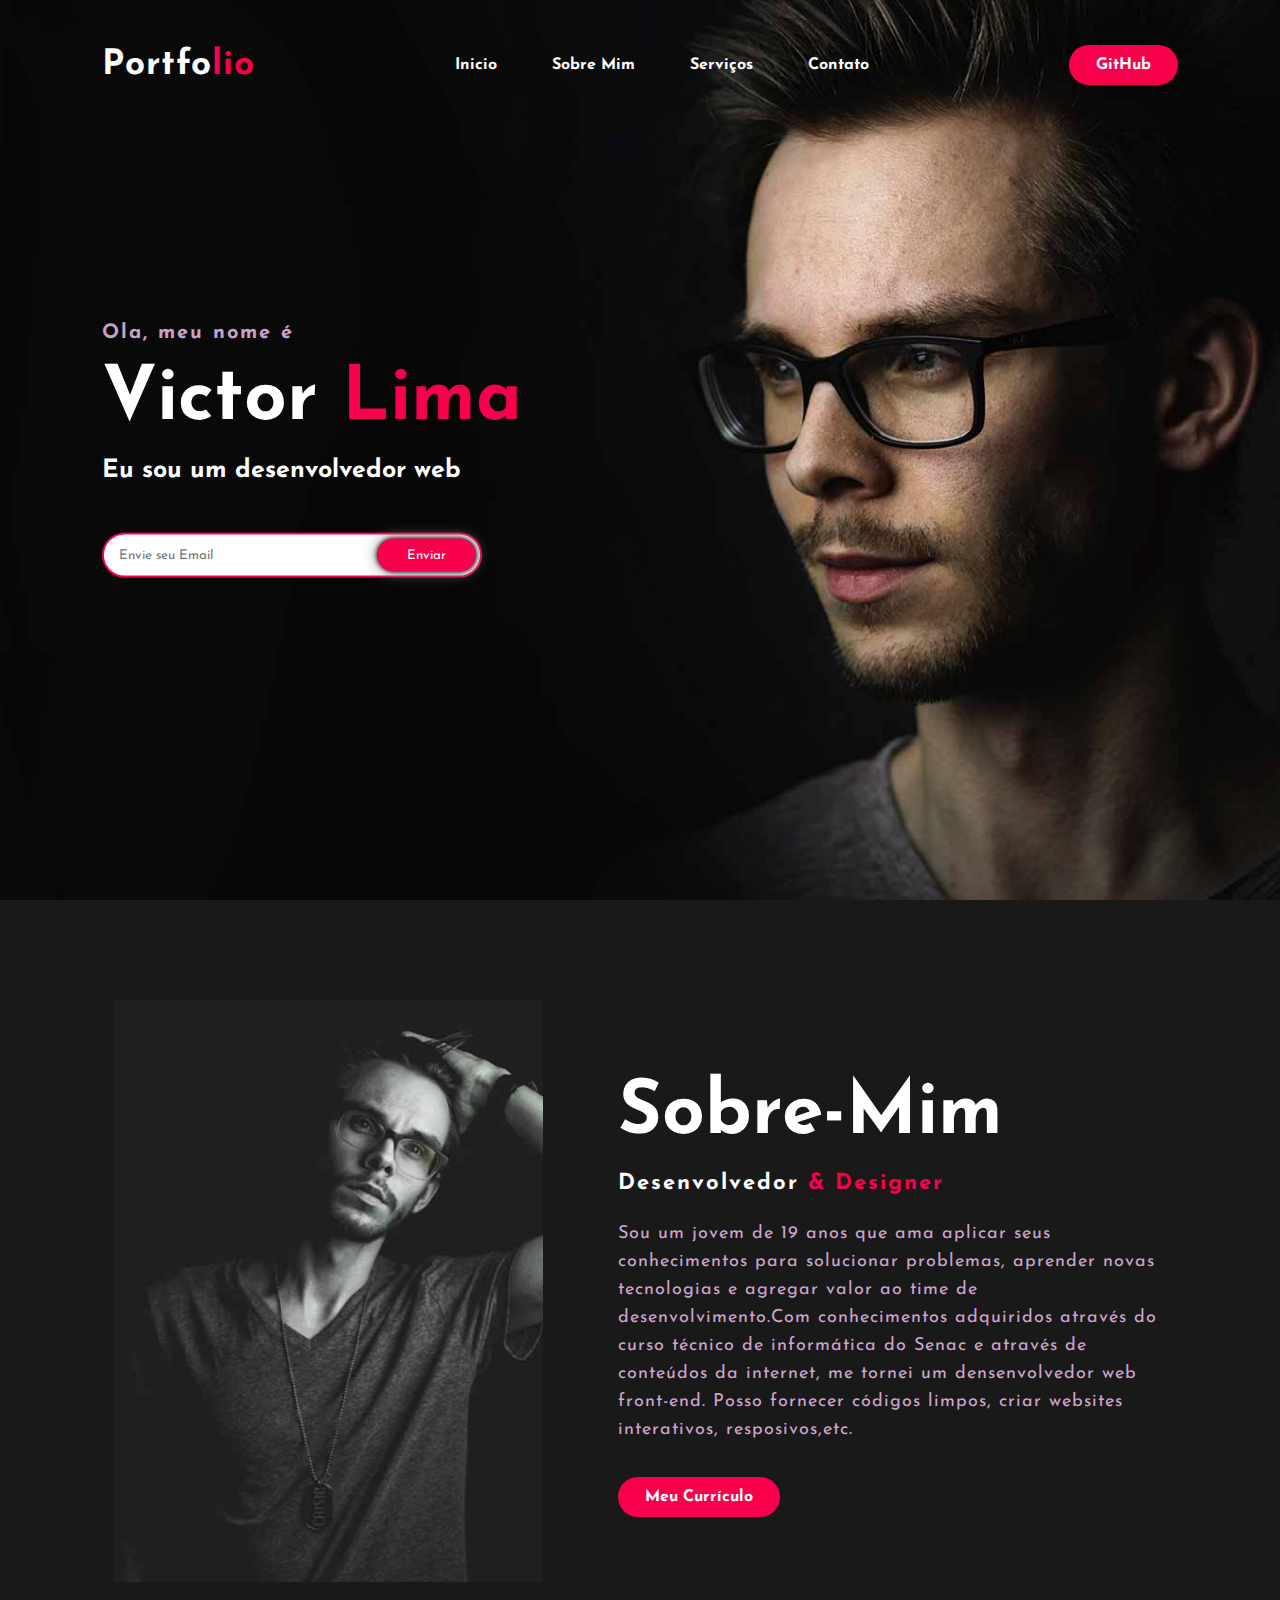
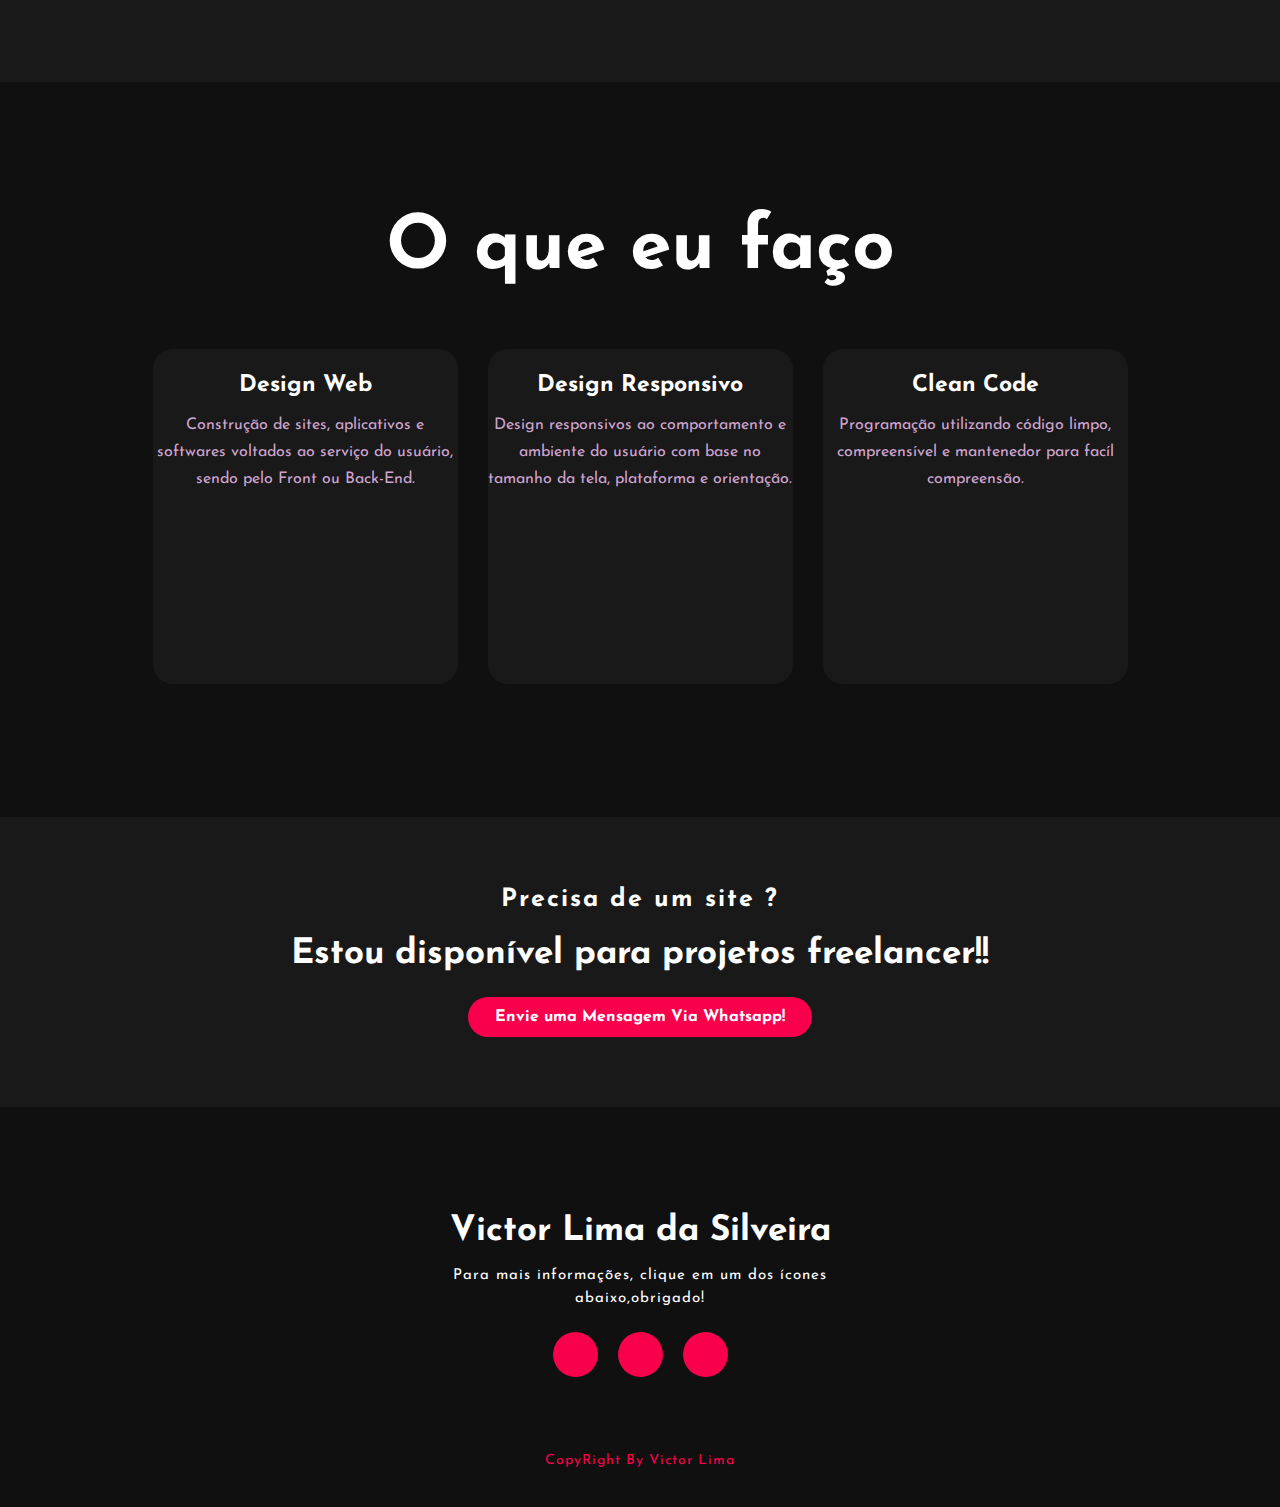
==== index.html @ 181cc8b0 "Rename Index.html to index.html" ====
<!DOCTYPE html>
<html lang="en">
<head>
    <meta charset="UTF-8">
    <meta http-equiv="X-UA-Compatible" content="IE=edge">
    <meta name="viewport" content="width=device-width, initial-scale=1.0">
    <link rel="stylesheet" href="Style.css.css">
    <link rel="preconnect" href="https://fonts.gstatic.com">
    <link href="https://fonts.googleapis.com/css2?family=Josefin+Sans:ital,wght@0,100;0,200;0,300;0,400;0,500;0,600;0,700;1,100;1,200;1,300;1,400;1,500;1,600;1,700&display=swap" rel="stylesheet">
    <link rel="stylesheet" href="https://cdnjs.cloudflare.com/ajax/libs/font-awesome/5.15.3/css/all.min.css" integrity="sha512-iBBXm8fW90+nuLcSKlbmrPcLa0OT92xO1BIsZ+ywDWZCvqsWgccV3gFoRBv0z+8dLJgyAHIhR35VZc2oM/gI1w==" crossorigin="anonymous" referrerpolicy="no-referrer" />
    <title>V.L.</title>
</head>
<body>
    <!---navbar inicio--->
    <div class="background" id="home">
        <nav>
            <h2 class="logo">Portfo<span>lio</span></h2>
            <ul class="cabeçalho-link">
                <li><a href="#home">Inicio</a></li>
                <li><a href="#about">Sobre mim</a></li>
                <li><a href="#services">Serviços</a></li>
                <li><a href="#contact">Contato</a></li>
            </ul>
            <a href="https://github.com/victordeveloper123?tab=repositories" class="btn">GitHub</a>
        </nav>
    <!---navbar fim--->

    <!--Cabeçalho inicio-->
        <div class="Main" >
            <h4>Ola, meu nome é</h4>
            <h1>Victor <span>Lima</span></h1>
            <h3>Eu sou um desenvolvedor web</h3>
            <div class="Container-btn">
                <form>
                    <input type="email" nome="email" id="mail" placeholder="Envie seu Email">
                    <input type="submit" name="submit" value="Enviar">
                </form>
            </div>
        </div>
    </div>
    <!--Cabeçalho Fim-->

    <!--sobre mim inicio-->
    <section class="background-color-Sobre" id="about">
        <div class="main-sobre">
            <img src="foto1.png">
            <div class="Text-sobre">
                <h2>Sobre-Mim</h2>
                <h5>Desenvolvedor <span>& designer</span></h5>
                <p>Sou um jovem de 19 anos que ama aplicar seus conhecimentos para solucionar problemas, aprender novas tecnologias e agregar valor ao time de desenvolvimento.Com conhecimentos adquiridos 
                    através do curso técnico de informática do Senac e através de conteúdos da internet, me tornei um densenvolvedor web front-end. Posso fornecer códigos limpos, criar websites interativos,
                    resposivos,etc.</p>
                <a href="CV.pdf" class="btn">Meu Currículo</a>
            </div>
        </div>
    </section>
    <!--sobre mim fim-->

    <!--Nossos serviços inicio-->
    <div class="Container-serviços" id="services">
        <div class="title">
            <h2>O que eu faço</h2>
        </div>
        <div class="Caixa">
            <div class="Card">
                <i class="fas fa-code"></i>
                <h5>Design Web</h5>
                <div class="Paragrafo-button">
                    <p>Construção de sites, aplicativos e softwares voltados ao serviço do usuário, sendo pelo Front ou Back-End.</p>
                </div>
            </div><!--fim card1-->

            <div class="Card">
                <i class="fas fa-mobile-alt"></i>
                <h5>Design Responsivo</h5>
                <div class="Paragrafo-button">
                    <p>Design responsivos ao comportamento e ambiente do usuário com base no tamanho da tela, plataforma e orientação. </p>
                </div>
            </div><!-- fim Card2-->

            <div class="Card">
                <i class="fas fa-check"></i>
                <h5>Clean Code</h5>
                <div class="Paragrafo-button">
                    <p>Programação utilizando código limpo, compreensível e mantenedor para facíl compreensão.</p>
                </div>
            </div><!-- fim Card3-->
        </div>
    </div>
    <!--nossos serviços fim-->
    
    <!--Contatos inicio-->
    <div class="me-contate" id="contact">
        <h4>Precisa de um site ?</h4>
        <p>Estou disponível para projetos freelancer!!</p>
        <a href="https://api.whatsapp.com/send?1=pt_BR&phone=55 &text=Olá, Victor! Cheguei aqui pelo seu portfolio e gostaria de solicitar um orçamento para um site!" class="btn btn-outline-light">Envie uma Mensagem Via Whatsapp!</a>
    </div>
    <!--contatos fim-->

    <!--Rodapé inicio--->
    <footer>
          <h6>Victor Lima da Silveira</h6>
        <p>Para mais informações, clique em um dos ícones abaixo,obrigado!</p>
        <div class="Redes-sociais">
            <a href="https://www.instagram.com/vt_lima22/?next=%2F"><i class="fab fa-facebook-f"></i></a>
            <a href="#"><i class="fab fa-instagram"></i></a>
            <a href="https://github.com/victordeveloper123"><i class="fab fa-github"></i></a>
        </div>
        <p class="end">CopyRight By Victor Lima</p>
    </footer>
    <!--rodape fim-->

    
</body>
</html>
---- Style.css.css ----
*{
    padding: 0;
    margin: 0;
    font-family: 'Josefin Sans', sans-serif;
    box-sizing: border-box;
}


.background{
    background-image: url(background.jpg);
    background-size: cover;
    background-position: center;
    height: 100vh;
    width: 100%;

}

nav{
    display: flex;
    align-items: center;
    justify-content: space-between;
    padding: 45px;
    padding-left: 8%;
    padding-right: 8%;
}

.logo{
    color: #fff;
    font-size: 35px;
    cursor: pointer;
    letter-spacing: 1px;
}
span{
    color: #f9004d;
}

nav ul li{
    list-style-type: none;
    display: inline-block;
    padding: 10px  25px;
}

nav ul li a{
    color: #fff;
    text-decoration: none;
    font-weight: bold;
    text-transform: capitalize;
}

nav ul li a:hover{
    color: #f9004d;
    transform: .4s;
}

.btn{
    background-color: #f9004d;
    color: #fff;
    text-decoration: none;
    border: 2px solid transparent;
    font-weight: bold;
    padding: 10px 25px;
    border-radius: 30px;
    transition: transform .4s;
}

.btn:hover{
    transform: scale(1.2);
}

.Main{
    position: absolute;
    top: 50%;
    left: 8%;
    transform: translateY(-50%);
}

.Main span{
    color: #f9004d;
}

h1{
    color: #fff;
    margin: 20px 0px 20px;
    font-size: 75px;
}

h4{
    color: #fcfc;
    letter-spacing: 2px;
    font-size: 20px;
}

h3{
    color: #fff;
    font-size: 25px;
    margin-bottom: 50px;
}

.Container-btn form{
    width: 380px;
    max-width: 100%;
    position: relative;
}

.Container-btn form input:first-child{
    display: inline-block;
    width: 100%;
    padding: 14px 130px 14px 15px;
    border: 2px solid #f9004d;
    border-radius: 30px;
    outline: none;
}

.Container-btn form input:last-child{
    position: absolute;
    display: inline-block;
    outline: none;
    border: none;
    padding: 10px 30px;
    border-radius: 30px;
    background-color: #f9004d;
    color: #fff;
    box-shadow: 0px 0px 5px #000, 0px 0px 15px #858585;
    right: 6px;
    top: 6px;
    
}

.background-color-Sobre{
    background-color: #191919;
    width: 100%;
    padding: 100px 0px;
    
}

.background-color-Sobre img{
    width: 430px;
    height: auto;
}

.Text-sobre{
    width: 550px;
  }

.main-sobre{
   display: flex;
   align-items: center;
   justify-content: space-around;
   width: 1130px;
   margin: 0 auto;
}

.Text-sobre h2{
    color: #fff;
    font-size: 75px;
    text-transform: capitalize;
    margin-bottom: 20px;
}

.Text-sobre h5{
    color: #fff;
    letter-spacing: 2px;
    font-size: 22px;
    margin-bottom: 25px;
    text-transform: capitalize;
}

.Text-sobre p{
    color: #fcfc;
    letter-spacing: 1px;
    line-height: 28px;
    font-size: 18px;
    margin-bottom: 45px;
}

button{
    background-color: #f9004d;
    color: #fff;
    text-transform: none;
    border: 2px solid transparent;
    font-weight: bold;
    padding: 13px 20px;
    border-radius: 30px;
    transition: .4s;
    
}

button:hover{
    background-color: transparent;
    border: 2px solid #f9004d;
    cursor: pointer;
}

.Container-serviços{
    background-color: #101010;
    width: 100%;
    padding: 100px 0px;
}

.title h2{
    color: #fff;
    font-size: 75px;
    width: 1130px;
    margin: 30px auto;
    text-align: center;
}

.Caixa{
    display: flex;
    justify-content: center;
    align-items: center;
    min-height: 400px;
    flex-wrap: wrap;
}

.Card{
    background: #191919;
    height: 335px;
    width: 305px;
    border-radius: 20px;
    margin: 15px;
    position: relative;
    overflow: hidden;
    text-align:  center;
    
}

.Card i{
    font-size: 50px;
    display: block;
    text-align: center;
    margin: 25px 0px;
    color: #f9004d;
}

h5{
    color: #fff;
    font-size: 23px;
    margin-bottom: 15px;
}

.Paragrafo-button{
    color: #fcfc;
    font-size: 16px;
    line-height: 27px;
    margin-bottom: 25px;
}

.Paragrafo-button button{
    margin-top: 25px;
}

.me-contate {
    width: 100%;
    height: 290px;
    background-color: #191919;
    display: flex;
    flex-direction: column;
    justify-content: center;
    align-items: center ;
}

.me-contate p{
    color: #fff;
    font-size: 35px;
    font-weight: bold;
    margin-bottom: 25px;
}

.me-contate h4{
    color: #fff;
    font-size: 25px;
    font-weight: bold;
    margin-bottom: 25px;
}

footer{
    position: relative;
    width: 100%;
    height: 400px;
    background-color: #101010;
    display: flex;
    flex-direction: column;
    align-items: center;
    justify-content: center;
}

footer h6{
    font-size: 35px;
    color: #fff;
}

footer p{
    color: #fff;
    font-size: 15px;
    width: 500px;
    text-align: center;
    margin-top: 15px;
    letter-spacing: 1px;
    line-height: 23px;
}

.Redes-sociais{
    display: flex;
    
}

.Redes-sociais a{
    background-color: #f9004d;
    width: 45px;
    height: 45px;
    padding: 15px;
    border-radius: 50%;
    margin: 22px 10px;
    color: #fff;
    text-decoration: none;
    font-size: 20px;
    align-items: center;
    display: flex;
    justify-content: center;
    flex-direction: row;
}

.Redes-sociais a:hover{
    transform: scale(1.2);
    transition: .3s;
}

.end{
    position: absolute;
    color: #f9004d;
    bottom: 35px;
    font-size: 14px ;
}
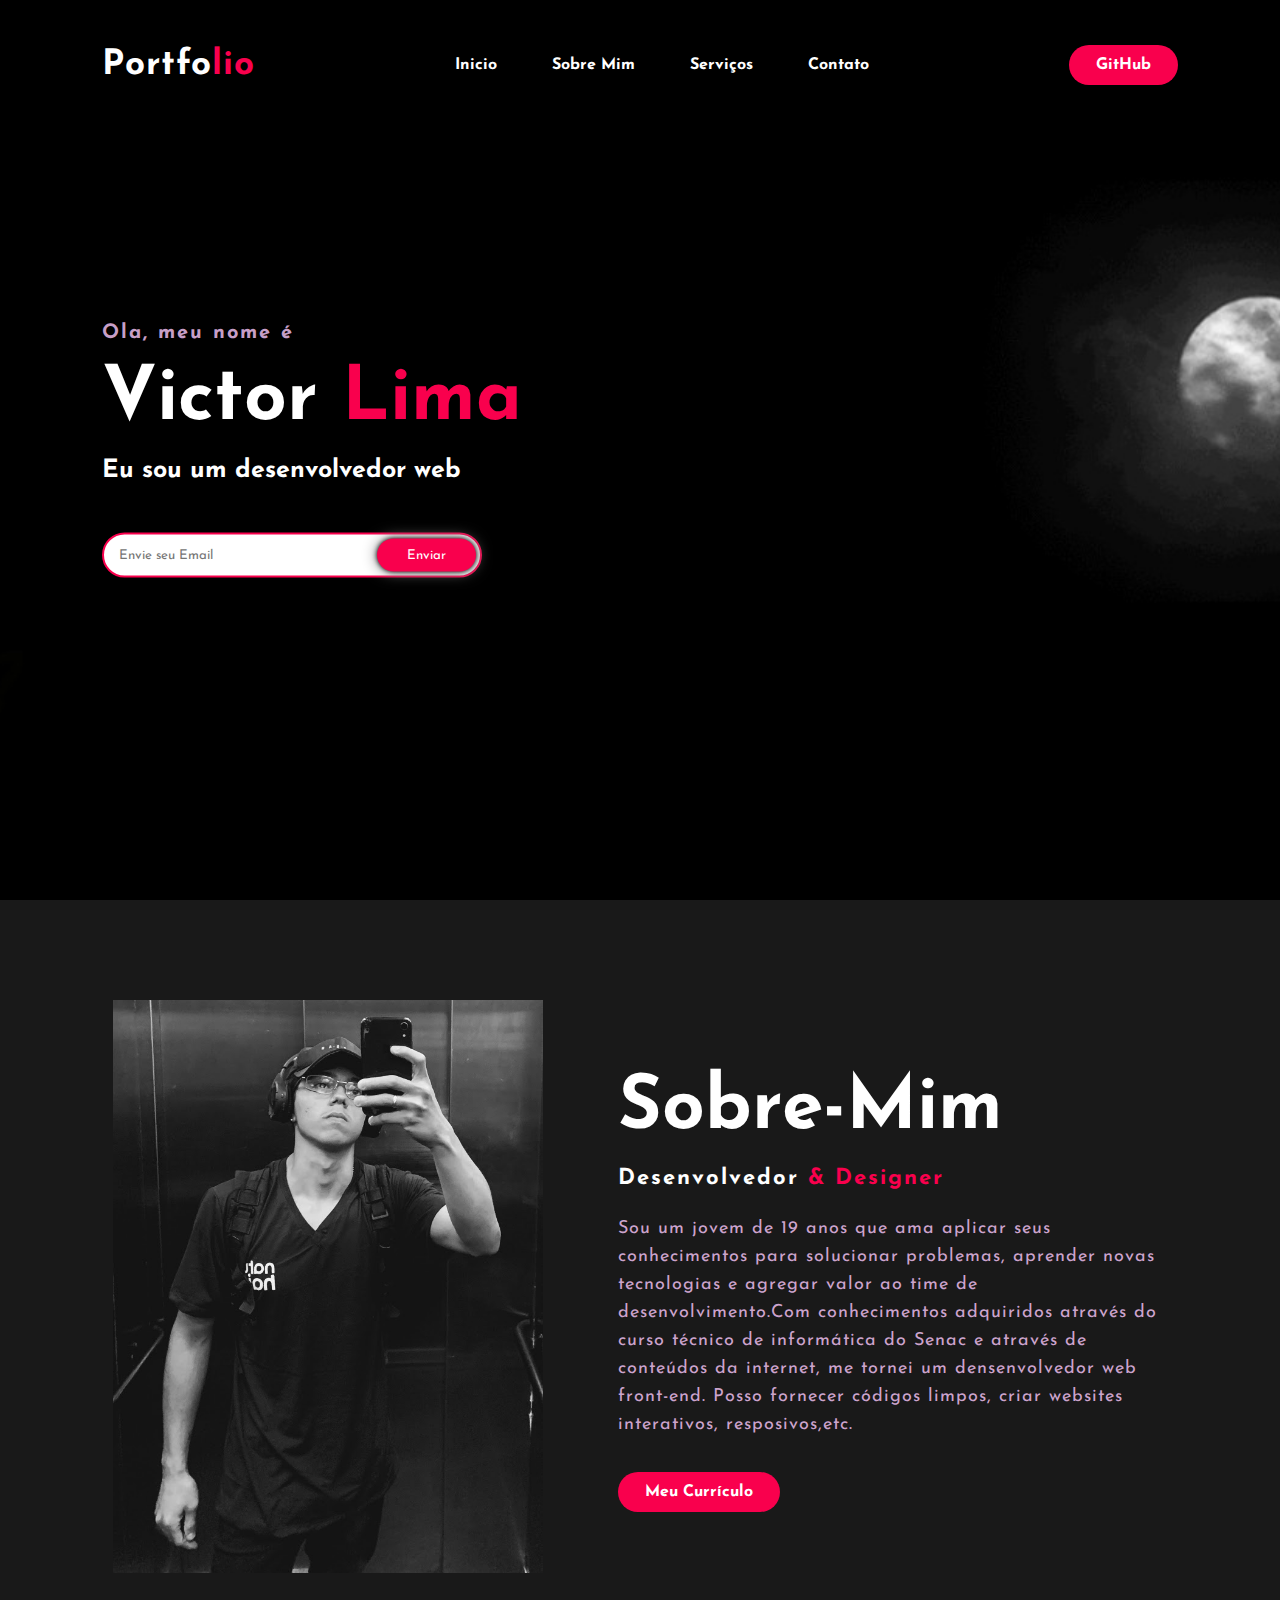
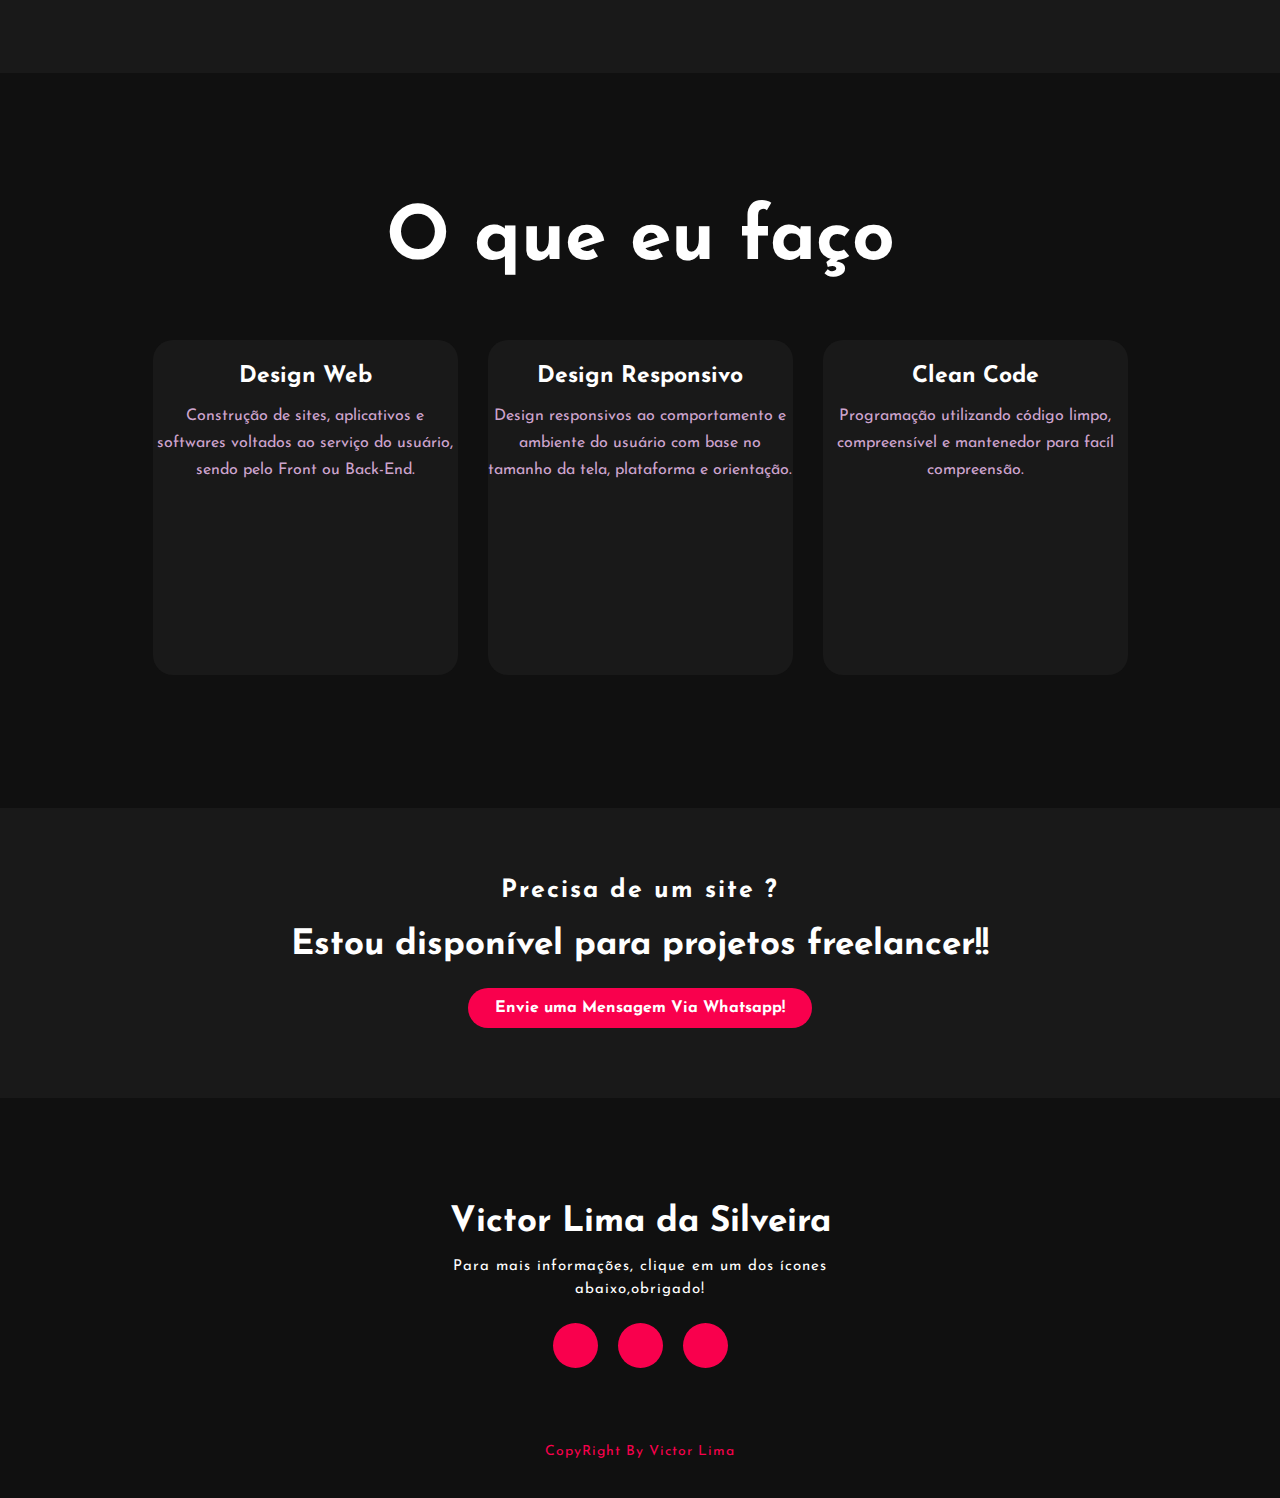
==== commit fdd057cb: "Update index.html" ====
--- a/index.html
+++ b/index.html
@@ -43,7 +43,7 @@
     <!--sobre mim inicio-->
     <section class="background-color-Sobre" id="about">
         <div class="main-sobre">
-            <img src="foto1.png">
+            <img src="foto1.jpg">
             <div class="Text-sobre">
                 <h2>Sobre-Mim</h2>
                 <h5>Desenvolvedor <span>& designer</span></h5>
